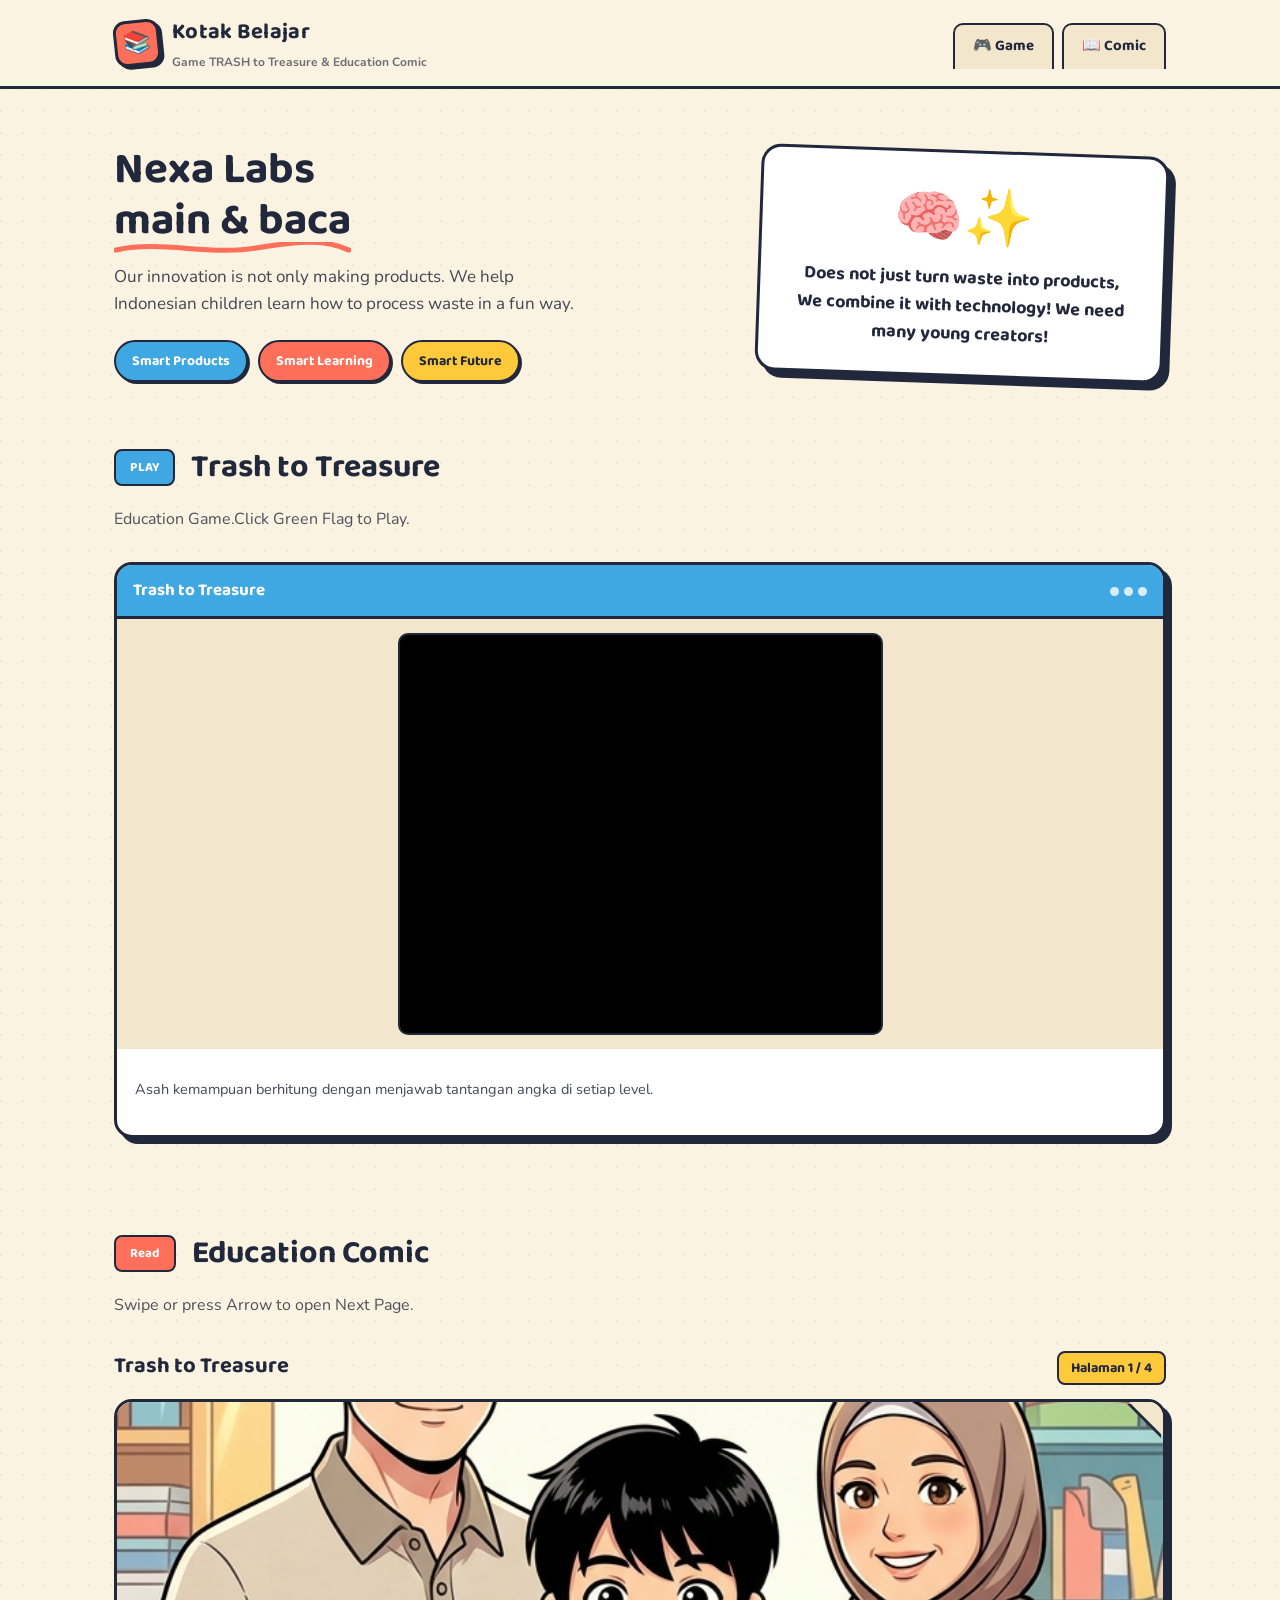
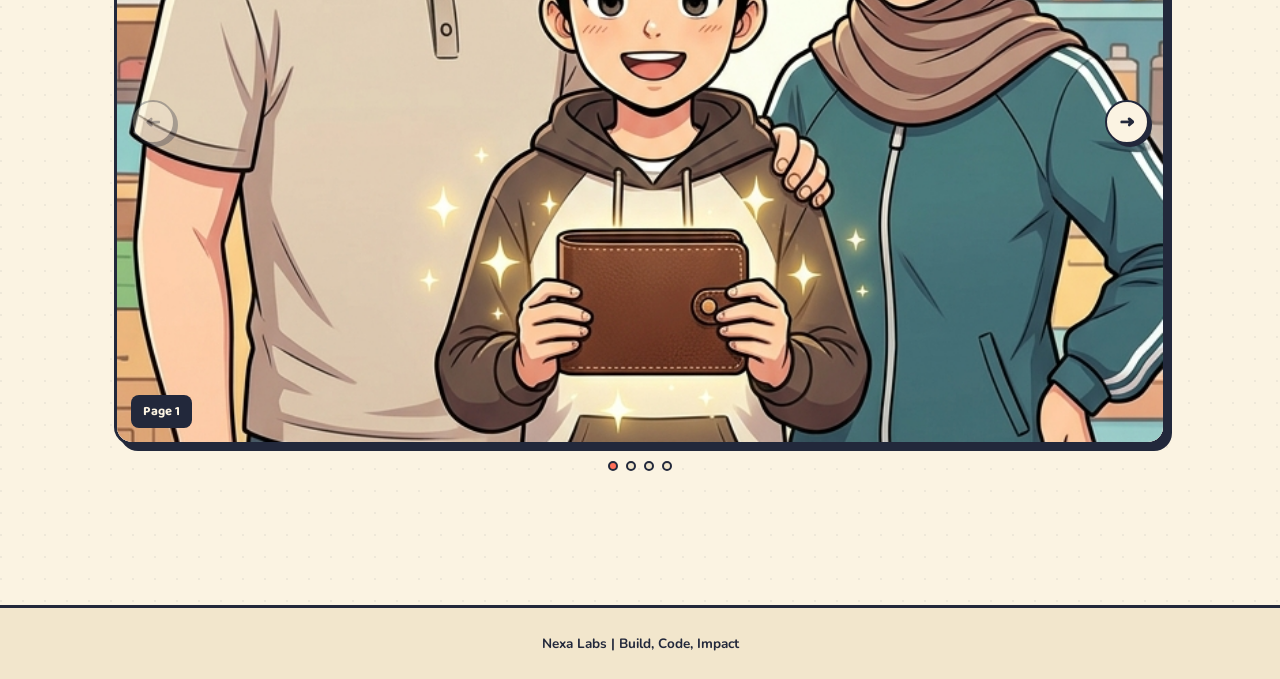
==== index.html @ 66bfa36e "Update index.html" ====
<!DOCTYPE html>
<html lang="id">
<head>
<meta charset="UTF-8">
<meta name="viewport" content="width=device-width, initial-scale=1.0">
<title>Nexa Labs — Game & Komik Edukasi</title>
<meta name="description" content="Website game Scratch dan komik edukasi untuk anak.">
<link rel="preconnect" href="https://fonts.googleapis.com">
<link href="https://fonts.googleapis.com/css2?family=Baloo+2:wght@500;700;800&family=Nunito:ital,wght@0,400;0,600;0,700;0,800;1,700&display=swap" rel="stylesheet">
<link rel="stylesheet" href="css/style.css">
</head>
<body>

<header>
  <div class="header-inner">
    <div class="brand">
      <div class="brand-badge">📚</div>
      <div class="brand-text">
        <h1>Kotak Belajar</h1>
        <span>Game TRASH to Treasure &amp; Education Comic</span>
      </div>
    </div>
    <nav class="tabs">
      <a href="#game">🎮 Game</a>
      <a href="#komik">📖 Comic</a>
    </nav>
  </div>
</header>

<section class="hero">
  <div>
    <h2>Nexa Labs<br><span class="doodle-underline">main &amp; baca<svg viewBox="0 0 200 14" preserveAspectRatio="none"><path d="M2 8 C 40 -2, 80 14, 120 6 S 180 -2, 198 8" stroke="#FF6F59" stroke-width="5" fill="none" stroke-linecap="round"/></svg></span></h2>
    <p>Our innovation is not only making products. We help Indonesian children learn how to process waste in a fun way.
</p>
    <div class="pill-row">
      <span class="pill p-blue">Smart Products</span>
      <span class="pill p-coral">Smart Learning</span>
      <span class="pill p-yellow">Smart Future</span>
    </div>
  </div>
  <div class="hero-card">
    <span class="emoji">🧠✨</span>
    <b>Does not just turn waste into products,<br>We combine it with technology!</b>
    <b>We need many young creators!</b>
  </div>
</section>

<section class="block" id="game">
  <div class="section-head">
    <span class="tag-badge">PLAY</span>
    <h2>Trash to Treasure</h2>
  </div>
  <p class="section-desc">Education Game.Click Green Flag to Play.</p>

  <div class="game-grid" id="gameGrid">
    <!-- Game card 1 -->
    <div class="game-card">
      <div class="cabinet-top">
        <h3>Trash to Treasure </h3>
        <div class="cabinet-dot-row"><span></span><span></span><span></span></div>
      </div>
      <div class="game-frame-wrap">
        <iframe src="https://scratch.mit.edu/projects/1324083384/embed" allowtransparency="true" width="485" height="402" frameborder="0" scrolling="no" allowfullscreen></iframe>
      </div>
      <p class="desc">Asah kemampuan berhitung dengan menjawab tantangan angka di setiap level.</p>
    </div>

    <!-- Tambahkan game lain dengan menyalin blok .game-card di atas,
         lalu ganti link iframe src dengan project Scratch lainnya -->
  </div>
</section>

<section class="block" id="komik">
  <div class="section-head">
    <span class="tag-badge">Read</span>
    <h2>Education Comic</h2>
  </div>
  <p class="section-desc">Swipe or press Arrow to open Next Page.</p>

  <div id="comicContainer"></div>
</section>

<footer>
  Nexa Labs | Build, Code, Impact
</footer>

<script src="js/comics-data.js"></script>
<script src="js/script.js"></script>
</body>
</html>
---- css/style.css ----
:root{
  --paper:#FBF3E2;
  --paper-dark:#F2E6CC;
  --ink:#22283B;
  --yellow:#FFC93C;
  --blue:#3FA7E1;
  --coral:#FF6F59;
  --green:#3FA772;
  --line: rgba(34,40,59,0.14);
  --shadow: rgba(34,40,59,0.18);
}
*{box-sizing:border-box;}
html{scroll-behavior:smooth;}
body{
  margin:0;
  background:var(--paper);
  background-image:
    radial-gradient(circle at 1px 1px, rgba(34,40,59,0.06) 1px, transparent 1px);
  background-size: 22px 22px;
  color:var(--ink);
  font-family:'Nunito', sans-serif;
  -webkit-font-smoothing:antialiased;
}
h1,h2,h3{ font-family:'Baloo 2', sans-serif; margin:0; }
.doodle-underline{
  display:inline-block;
  position:relative;
}
.doodle-underline svg{
  position:absolute;
  left:0; right:0; bottom:-10px;
  width:100%; height:14px;
}
a{ color:inherit; }

/* ===== Header / Folder tabs ===== */
header{
  position:sticky; top:0; z-index:50;
  background:var(--paper);
  border-bottom:3px solid var(--ink);
}
.header-inner{
  max-width:1100px; margin:0 auto;
  display:flex; align-items:center; justify-content:space-between;
  padding:14px 24px;
  flex-wrap:wrap; gap:12px;
}
.brand{ display:flex; align-items:center; gap:12px; }
.brand-badge{
  width:46px; height:46px; border-radius:12px;
  background:var(--coral);
  border:3px solid var(--ink);
  display:flex; align-items:center; justify-content:center;
  font-size:22px; transform:rotate(-6deg);
  box-shadow:3px 3px 0 var(--ink);
}
.brand-text h1{ font-size:22px; letter-spacing:0.3px; }
.brand-text span{ font-size:12px; font-weight:700; color:var(--ink); opacity:0.65; }
nav.tabs{ display:flex; gap:8px; }
nav.tabs a{
  text-decoration:none;
  font-family:'Baloo 2', sans-serif;
  font-weight:700; font-size:15px;
  padding:9px 18px 11px;
  background:var(--paper-dark);
  border:2.5px solid var(--ink);
  border-bottom:none;
  border-radius:10px 10px 0 0;
  position:relative; top:3px;
  transition:transform .15s ease, background .15s ease;
}
nav.tabs a:hover{ transform:translateY(-3px); background:var(--yellow); }

/* ===== Hero ===== */
.hero{
  max-width:1100px; margin:0 auto;
  padding:56px 24px 40px;
  display:grid; grid-template-columns:1.2fr 0.8fr; gap:32px;
  align-items:center;
}
.hero h2{
  font-size:44px; line-height:1.15; margin-bottom:16px;
}
.hero p{ font-size:17px; max-width:46ch; line-height:1.6; opacity:0.85; }
.hero-stars{ position:relative; }
.pill-row{ display:flex; gap:10px; margin-top:22px; flex-wrap:wrap; }
.pill{
  font-family:'Baloo 2', sans-serif; font-weight:700; font-size:14px;
  padding:8px 16px; border-radius:999px;
  border:2.5px solid var(--ink);
  box-shadow:2px 2px 0 var(--ink);
}
.pill.p-blue{ background:var(--blue); color:#fff; }
.pill.p-coral{ background:var(--coral); color:#fff; }
.pill.p-yellow{ background:var(--yellow); }

.hero-card{
  background:#fff;
  border:3px solid var(--ink);
  border-radius:20px;
  padding:26px;
  box-shadow:7px 7px 0 var(--ink);
  transform:rotate(2deg);
  text-align:center;
}
.hero-card .emoji{ font-size:56px; display:block; margin-bottom:8px;}
.hero-card b{ font-family:'Baloo 2'; font-size:18px; }

/* ===== Section shells ===== */
section.block{
  max-width:1100px; margin:0 auto;
  padding:20px 24px 70px;
}
.section-head{
  display:flex; align-items:center; gap:16px; margin-bottom:28px;
  flex-wrap:wrap;
}
.tag-badge{
  font-family:'Baloo 2'; font-weight:700; font-size:13px;
  padding:6px 14px; border-radius:8px;
  border:2.5px solid var(--ink);
}
#game .tag-badge{ background:var(--blue); color:#fff; }
#komik .tag-badge{ background:var(--coral); color:#fff; }
.section-head h2{ font-size:32px; }
.section-desc{ max-width:70ch; opacity:0.8; margin:-14px 0 30px; line-height:1.6; }

/* ===== Game grid (arcade cabinet cards) ===== */
.game-grid{
  display:grid;
  grid-template-columns:repeat(auto-fit, minmax(300px,1fr));
  gap:28px;
}
.game-card{
  background:#fff;
  border:3px solid var(--ink);
  border-radius:18px;
  overflow:hidden;
  box-shadow:6px 6px 0 var(--ink);
  transition:transform .18s ease, box-shadow .18s ease;
}
.game-card:hover{ transform:translate(-3px,-3px); box-shadow:9px 9px 0 var(--ink); }
.game-card .cabinet-top{
  background:var(--blue);
  color:#fff;
  padding:12px 16px;
  display:flex; align-items:center; justify-content:space-between;
  border-bottom:3px solid var(--ink);
}
.cabinet-top h3{ font-size:17px; }
.cabinet-dot-row span{
  display:inline-block; width:9px; height:9px; border-radius:50%;
  background:rgba(255,255,255,0.8); margin-left:5px;
}
.game-frame-wrap{
  background:var(--paper-dark);
  display:flex; justify-content:center;
  padding:14px;
}
.game-frame-wrap iframe{
  border:2.5px solid var(--ink);
  border-radius:10px;
  max-width:100%;
  background:#000;
}
.game-card .desc{ padding:14px 18px 20px; font-size:14.5px; line-height:1.55; opacity:0.85; }

/* ===== Comic viewer ===== */
.comic-block{
  margin-bottom:60px;
}
.comic-title-row{
  display:flex; align-items:baseline; justify-content:space-between;
  margin-bottom:14px; flex-wrap:wrap; gap:8px;
}
.comic-title-row h3{ font-size:22px; }
.comic-title-row .counter{
  font-family:'Baloo 2'; font-weight:700; font-size:14px;
  background:var(--yellow); border:2.5px solid var(--ink);
  padding:4px 12px; border-radius:8px;
}
.comic-viewer{
  position:relative;
  background:#fff;
  border:3px solid var(--ink);
  border-radius:18px;
  box-shadow:6px 6px 0 var(--ink);
  overflow:hidden;
}
/* dog-ear fold */
.comic-viewer::after{
  content:"";
  position:absolute; top:0; right:0;
  width:0; height:0;
  border-style:solid;
  border-width:0 34px 34px 0;
  border-color:transparent var(--paper-dark) transparent transparent;
  filter:drop-shadow(-2px 2px 0 var(--ink));
  z-index:3;
}
.comic-track-mask{
  overflow:hidden;
  width:100%;
  aspect-ratio: 3/4;
  max-height:640px;
  touch-action:pan-y;
  cursor:grab;
  background:repeating-linear-gradient(135deg, var(--paper-dark) 0 10px, #ffffff 10px 20px);
}
.comic-track-mask:active{ cursor:grabbing; }
.comic-track{
  display:flex;
  height:100%;
  transition:transform .35s cubic-bezier(.22,.9,.32,1);
}
.comic-page{
  min-width:100%; height:100%;
  display:flex; align-items:center; justify-content:center;
  position:relative;
  user-select:none;
  -webkit-user-drag:none;
}
.comic-page img{
  width:100%; height:100%; object-fit:cover;
  display:block; pointer-events:none;
  user-select:none; -webkit-user-drag:none;
}
.comic-page .page-caption{
  position:absolute; left:14px; bottom:14px;
  background:var(--ink); color:var(--paper);
  font-family:'Baloo 2'; font-size:13px; font-weight:700;
  padding:6px 12px; border-radius:8px;
}
.comic-nav{
  position:absolute; top:50%; transform:translateY(-50%);
  width:44px; height:44px; border-radius:50%;
  background:var(--paper);
  border:2.5px solid var(--ink);
  display:flex; align-items:center; justify-content:center;
  font-size:20px; font-weight:800; cursor:pointer;
  box-shadow:3px 3px 0 var(--ink);
  z-index:4; font-family:'Baloo 2';
  transition:transform .12s ease;
  user-select:none;
}
.comic-nav:hover{ transform:translateY(-50%) scale(1.08); }
.comic-nav.prev{ left:14px; }
.comic-nav.next{ right:14px; }
.comic-nav.disabled{ opacity:0.3; pointer-events:none; }

.comic-dots{
  display:flex; justify-content:center; gap:8px;
  padding:16px 0 4px;
}
.comic-dots button{
  width:10px; height:10px; border-radius:50%;
  border:2px solid var(--ink);
  background:var(--paper-dark);
  cursor:pointer; padding:0;
}
.comic-dots button.active{ background:var(--coral); }

/* placeholder page art */
.placeholder-page{
  width:100%; height:100%;
  display:flex; flex-direction:column; align-items:center; justify-content:center;
  gap:10px; text-align:center; padding:24px;
}
.placeholder-page .num{
  font-family:'Baloo 2'; font-size:56px; font-weight:800; color:var(--ink);
  background:var(--yellow); width:88px; height:88px; border-radius:50%;
  display:flex; align-items:center; justify-content:center;
  border:3px solid var(--ink);
}
.placeholder-page p{ max-width:34ch; font-weight:700; opacity:0.7; }

footer{
  border-top:3px solid var(--ink);
  background:var(--paper-dark);
  text-align:center;
  padding:26px 20px;
  font-size:13.5px;
  font-weight:700;
}

@media (max-width:760px){
  .hero{ grid-template-columns:1fr; }
  nav.tabs{ width:100%; justify-content:flex-start; overflow-x:auto; }
  .hero h2{ font-size:32px; }
}
@media (prefers-reduced-motion: reduce){
  html{ scroll-behavior:auto; }
  .comic-track{ transition:none; }
}
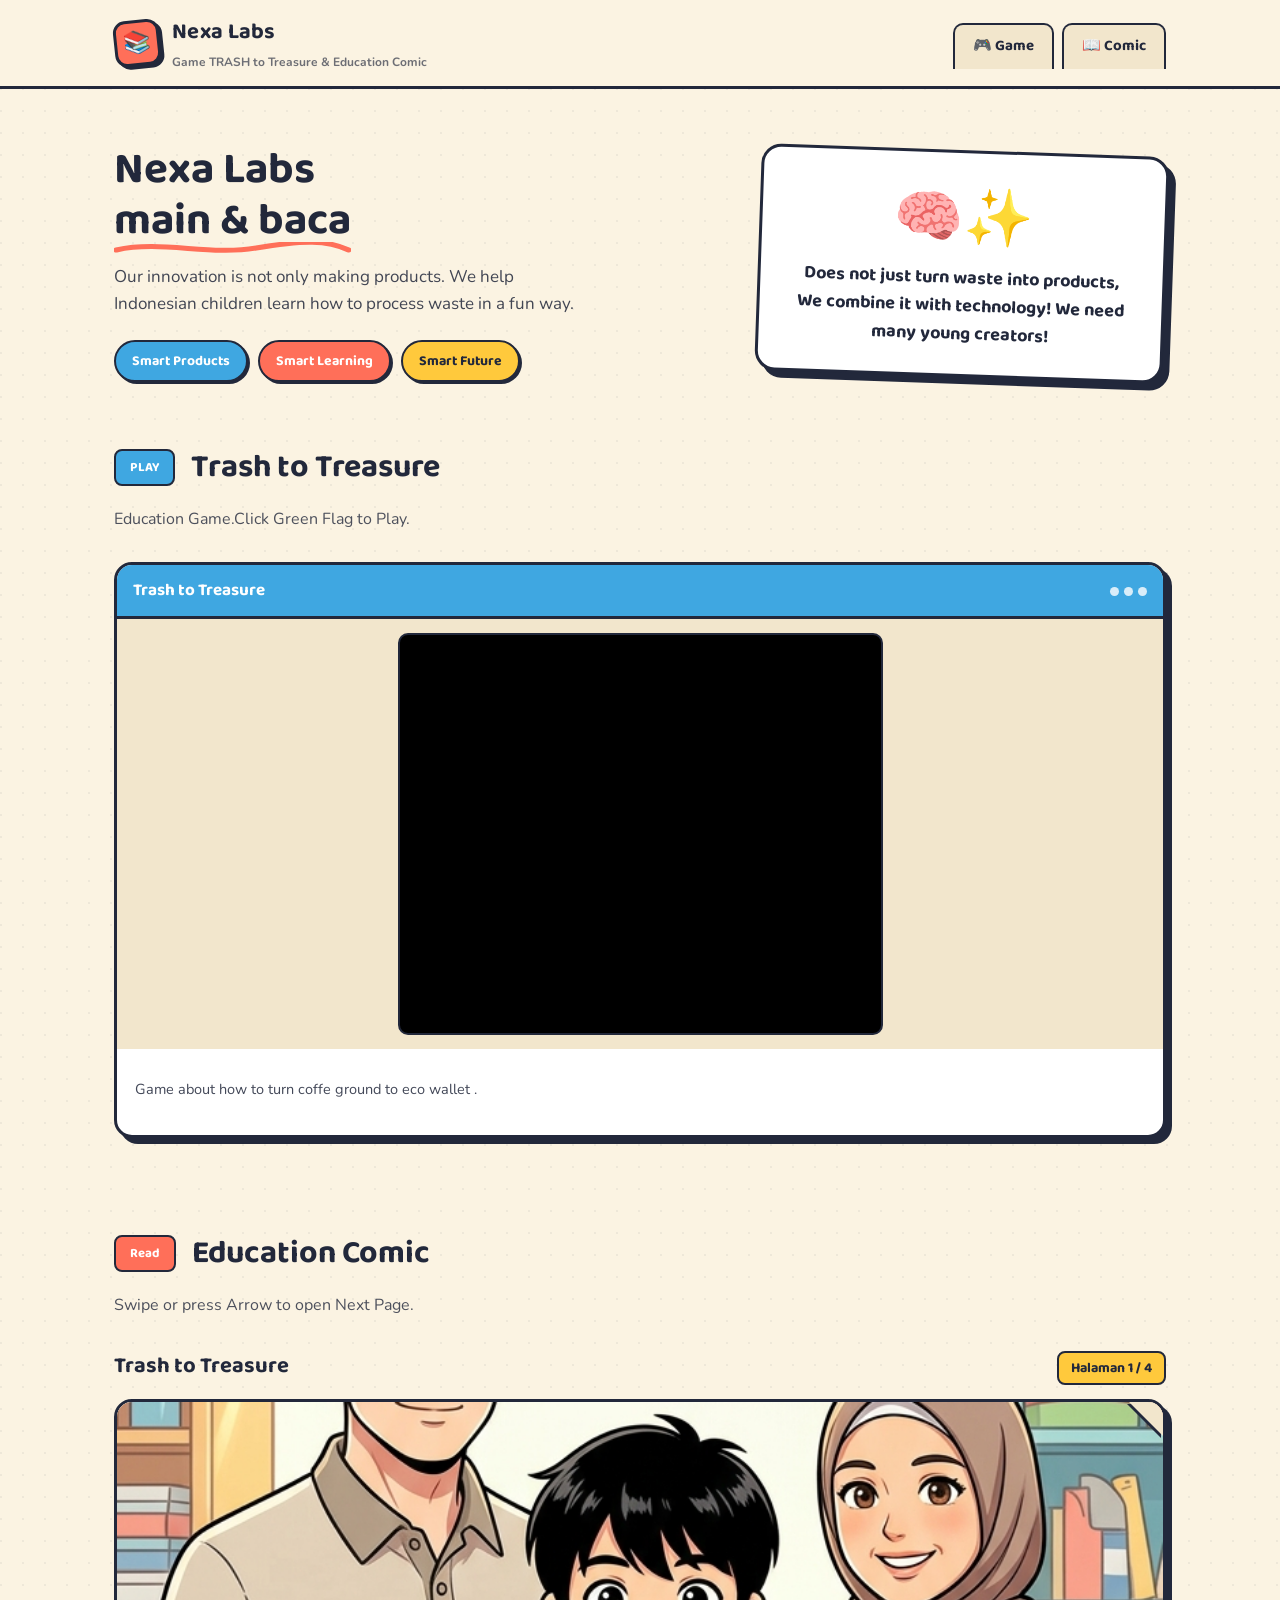
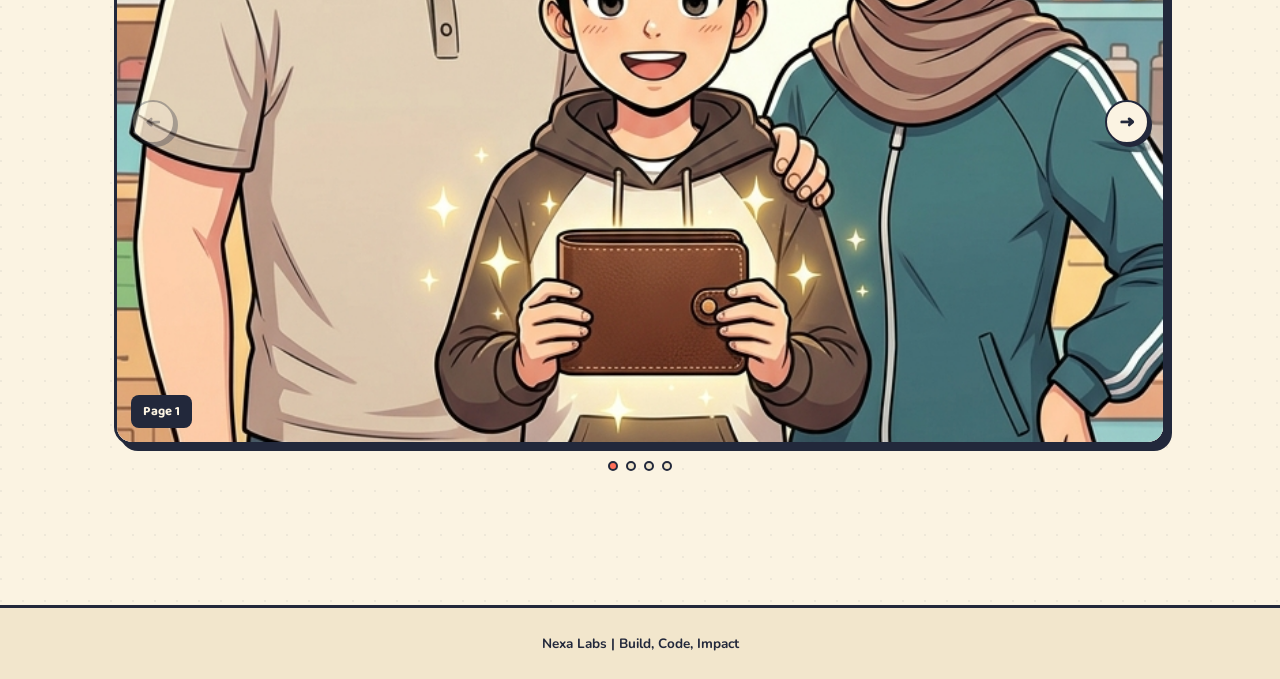
==== commit c6288a02: "Update index.html" ====
--- a/index.html
+++ b/index.html
@@ -16,7 +16,7 @@
     <div class="brand">
       <div class="brand-badge">📚</div>
       <div class="brand-text">
-        <h1>Kotak Belajar</h1>
+        <h1>Nexa Labs</h1>
         <span>Game TRASH to Treasure &amp; Education Comic</span>
       </div>
     </div>
@@ -62,7 +62,7 @@
       <div class="game-frame-wrap">
         <iframe src="https://scratch.mit.edu/projects/1324083384/embed" allowtransparency="true" width="485" height="402" frameborder="0" scrolling="no" allowfullscreen></iframe>
       </div>
-      <p class="desc">Asah kemampuan berhitung dengan menjawab tantangan angka di setiap level.</p>
+      <p class="desc">Game about how to turn coffe ground to eco wallet .</p>
     </div>
 
     <!-- Tambahkan game lain dengan menyalin blok .game-card di atas,
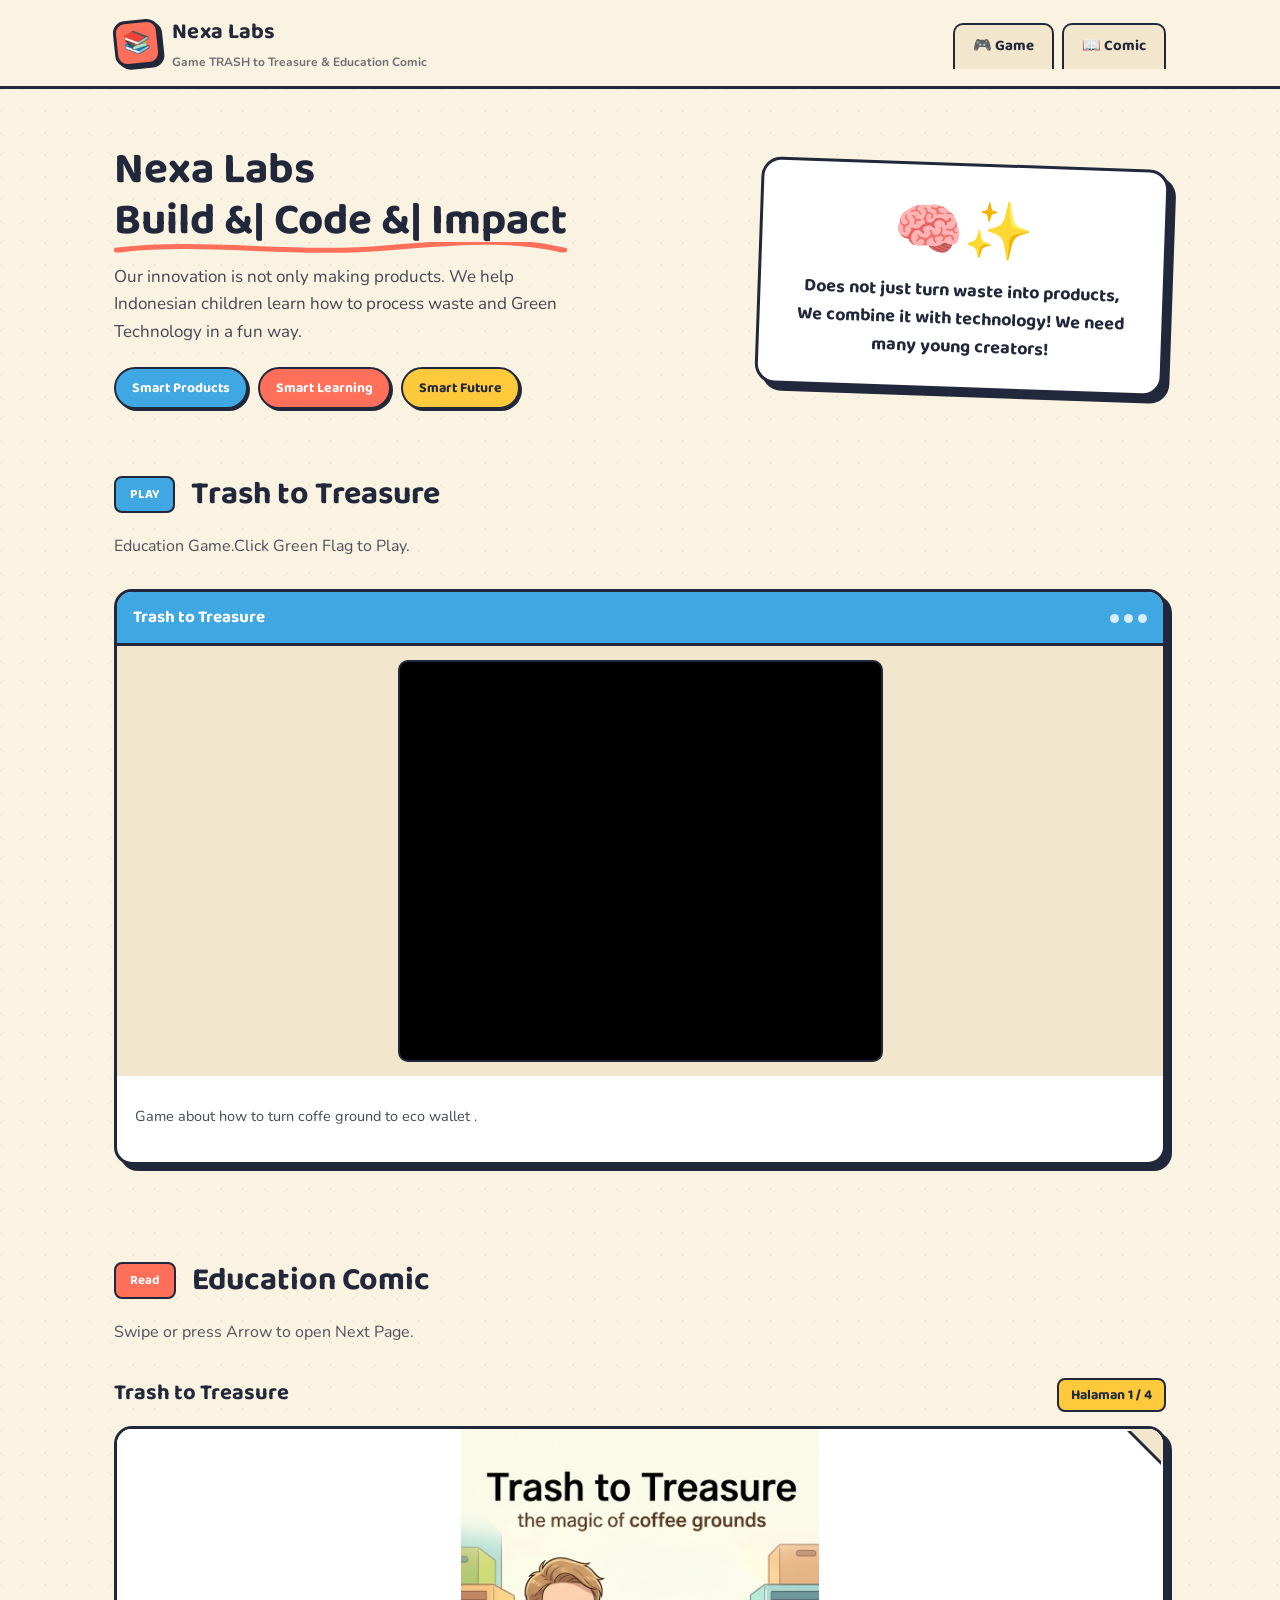
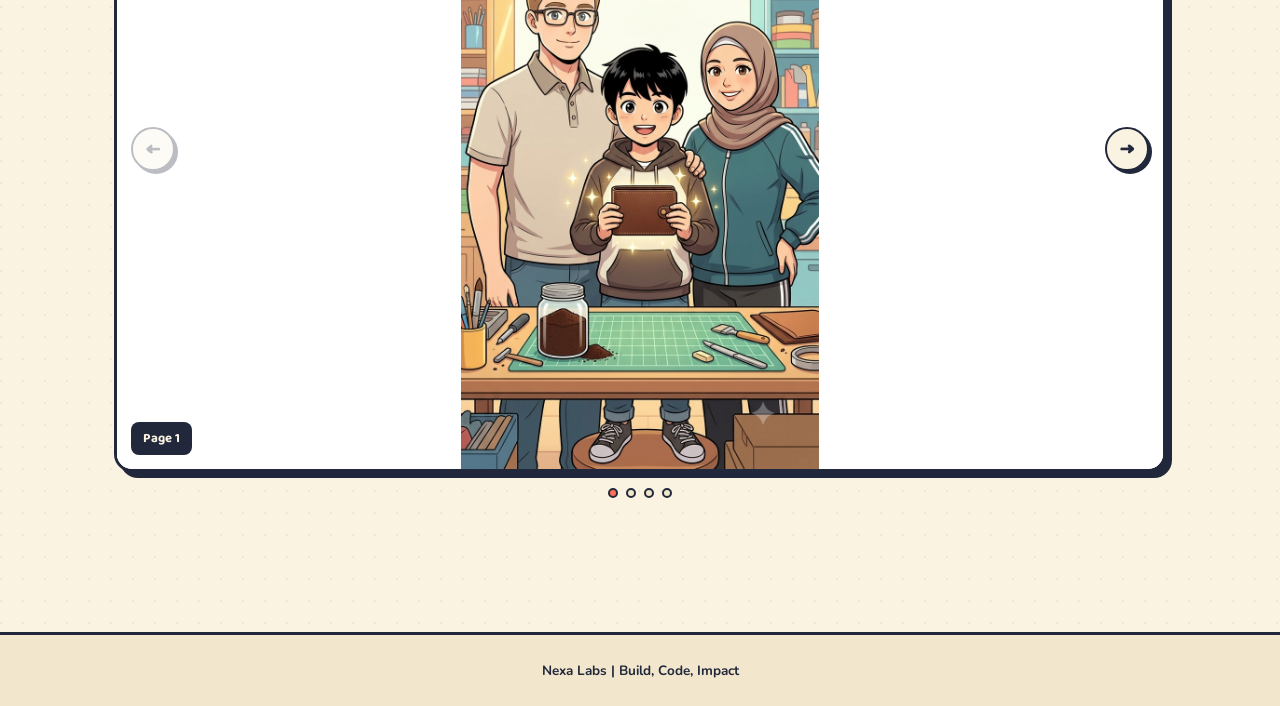
==== commit 32e7b71f: "Update index.html" ====
--- a/index.html
+++ b/index.html
@@ -29,8 +29,8 @@
 
 <section class="hero">
   <div>
-    <h2>Nexa Labs<br><span class="doodle-underline">main &amp; baca<svg viewBox="0 0 200 14" preserveAspectRatio="none"><path d="M2 8 C 40 -2, 80 14, 120 6 S 180 -2, 198 8" stroke="#FF6F59" stroke-width="5" fill="none" stroke-linecap="round"/></svg></span></h2>
-    <p>Our innovation is not only making products. We help Indonesian children learn how to process waste in a fun way.
+    <h2>Nexa Labs<br><span class="doodle-underline">Build &amp| Code &amp| Impact<svg viewBox="0 0 200 14" preserveAspectRatio="none"><path d="M2 8 C 40 -2, 80 14, 120 6 S 180 -2, 198 8" stroke="#FF6F59" stroke-width="5" fill="none" stroke-linecap="round"/></svg></span></h2>
+    <p>Our innovation is not only making products. We help Indonesian children learn how to process waste and Green Technology in a fun way.
 </p>
     <div class="pill-row">
       <span class="pill p-blue">Smart Products</span>
--- a/css/style.css
+++ b/css/style.css
@@ -221,9 +221,10 @@
   -webkit-user-drag:none;
 }
 .comic-page img{
-  width:100%; height:100%; object-fit:cover;
+  width:100%; height:100%; object-fit:contain;
   display:block; pointer-events:none;
   user-select:none; -webkit-user-drag:none;
+  background:#fff;
 }
 .comic-page .page-caption{
   position:absolute; left:14px; bottom:14px;
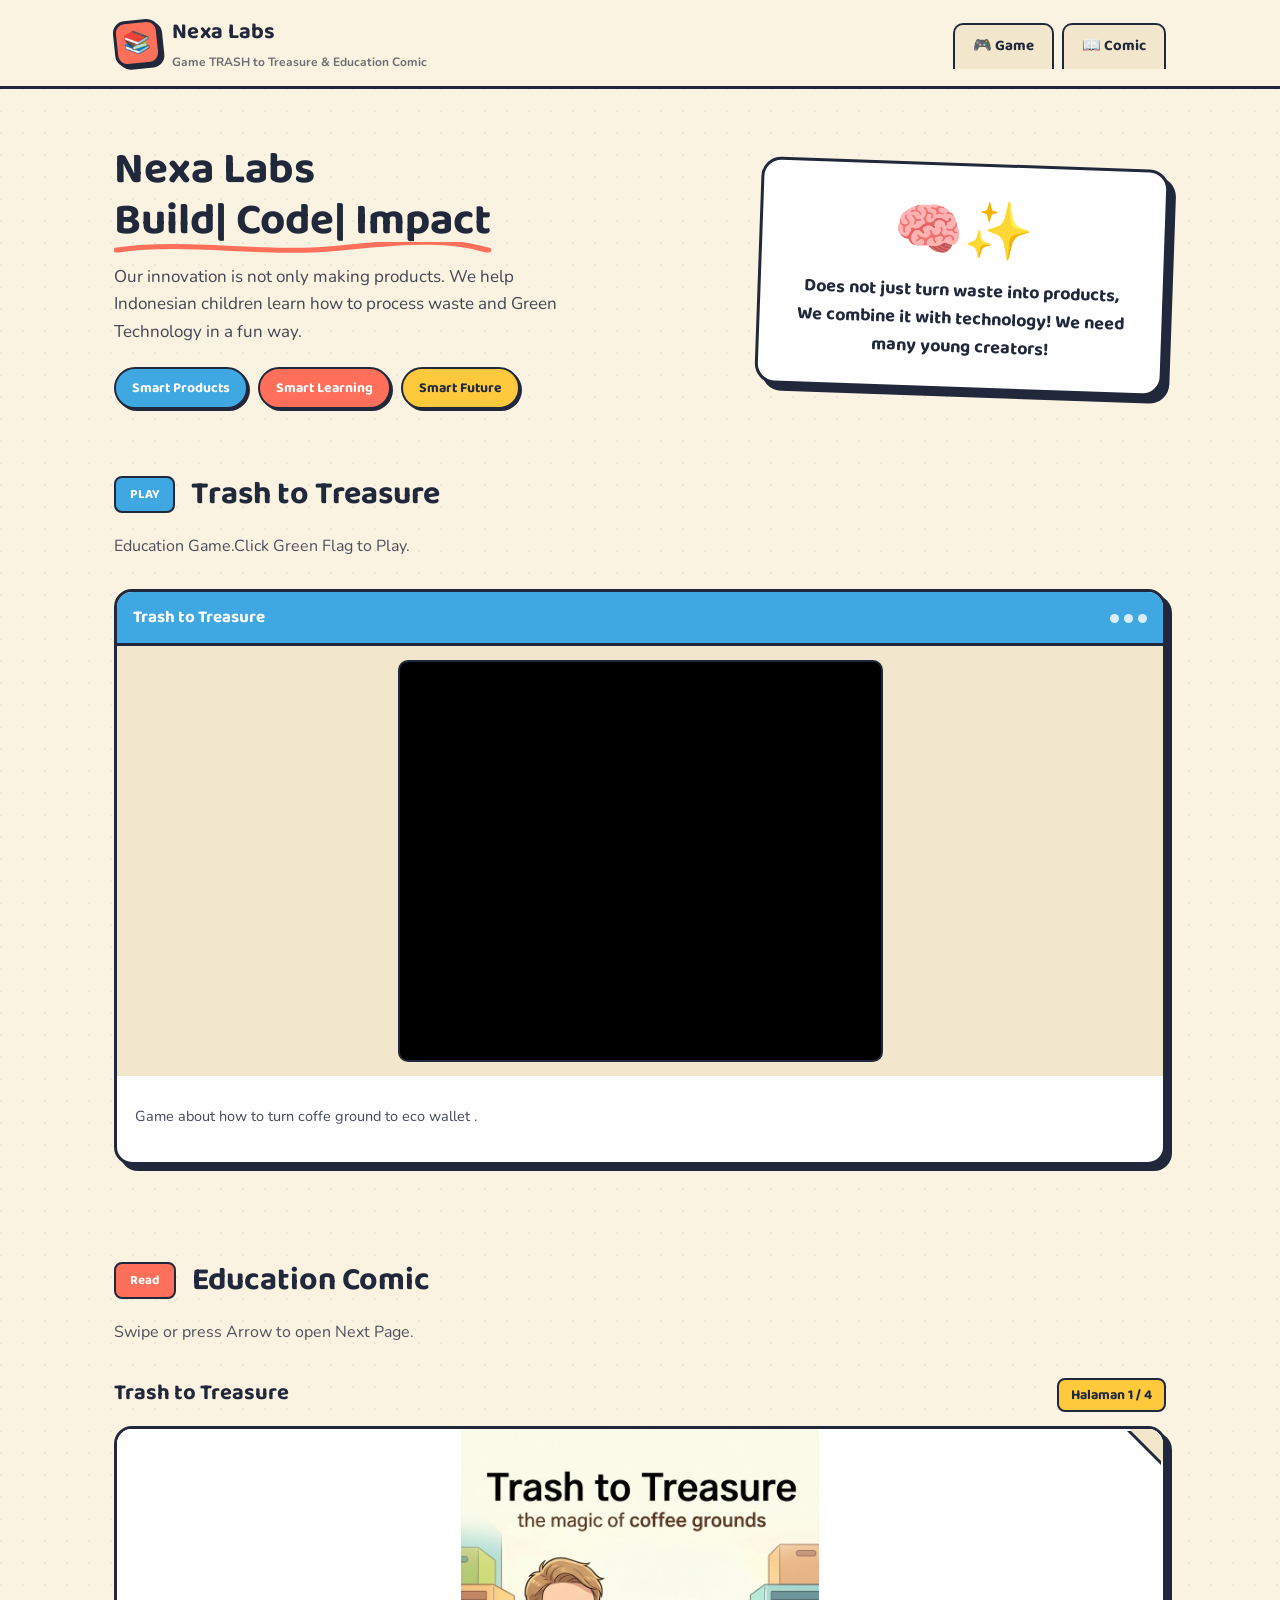
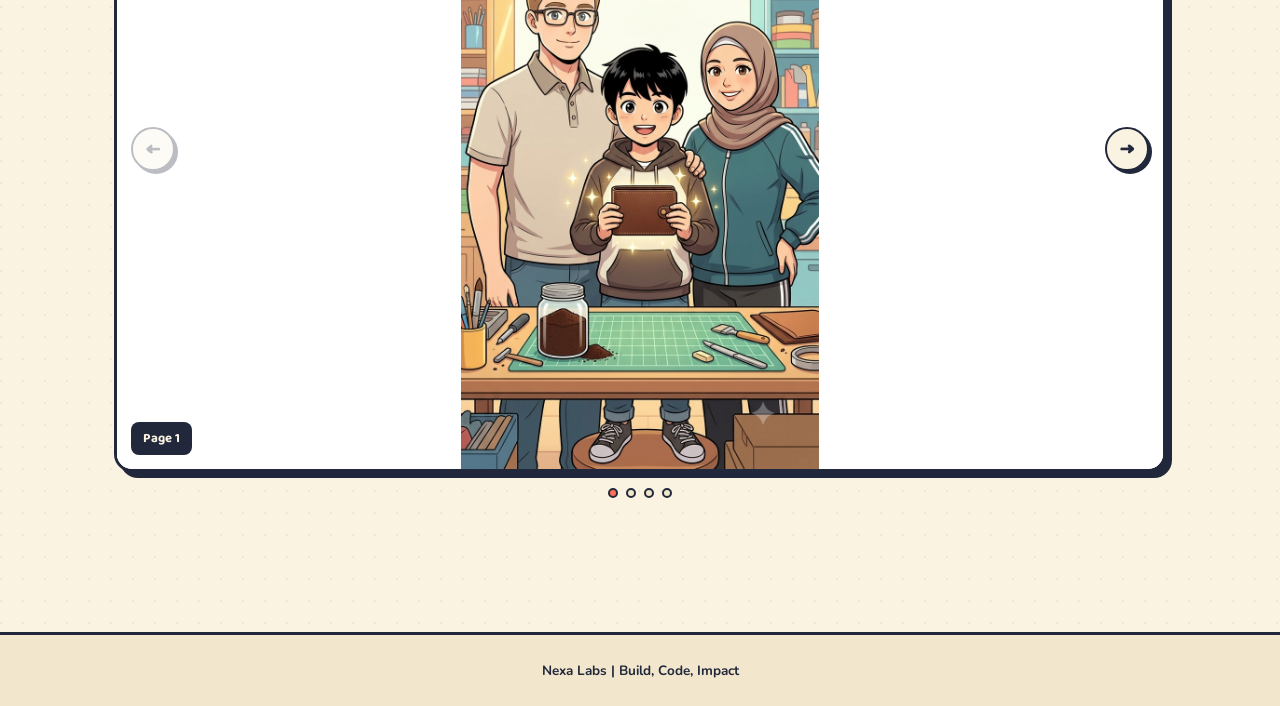
==== commit a1a50259: "Update index.html" ====
--- a/index.html
+++ b/index.html
@@ -29,7 +29,7 @@
 
 <section class="hero">
   <div>
-    <h2>Nexa Labs<br><span class="doodle-underline">Build &amp| Code &amp| Impact<svg viewBox="0 0 200 14" preserveAspectRatio="none"><path d="M2 8 C 40 -2, 80 14, 120 6 S 180 -2, 198 8" stroke="#FF6F59" stroke-width="5" fill="none" stroke-linecap="round"/></svg></span></h2>
+    <h2>Nexa Labs<br><span class="doodle-underline">Build| Code| Impact<svg viewBox="0 0 200 14" preserveAspectRatio="none"><path d="M2 8 C 40 -2, 80 14, 120 6 S 180 -2, 198 8" stroke="#FF6F59" stroke-width="5" fill="none" stroke-linecap="round"/></svg></span></h2>
     <p>Our innovation is not only making products. We help Indonesian children learn how to process waste and Green Technology in a fun way.
 </p>
     <div class="pill-row">
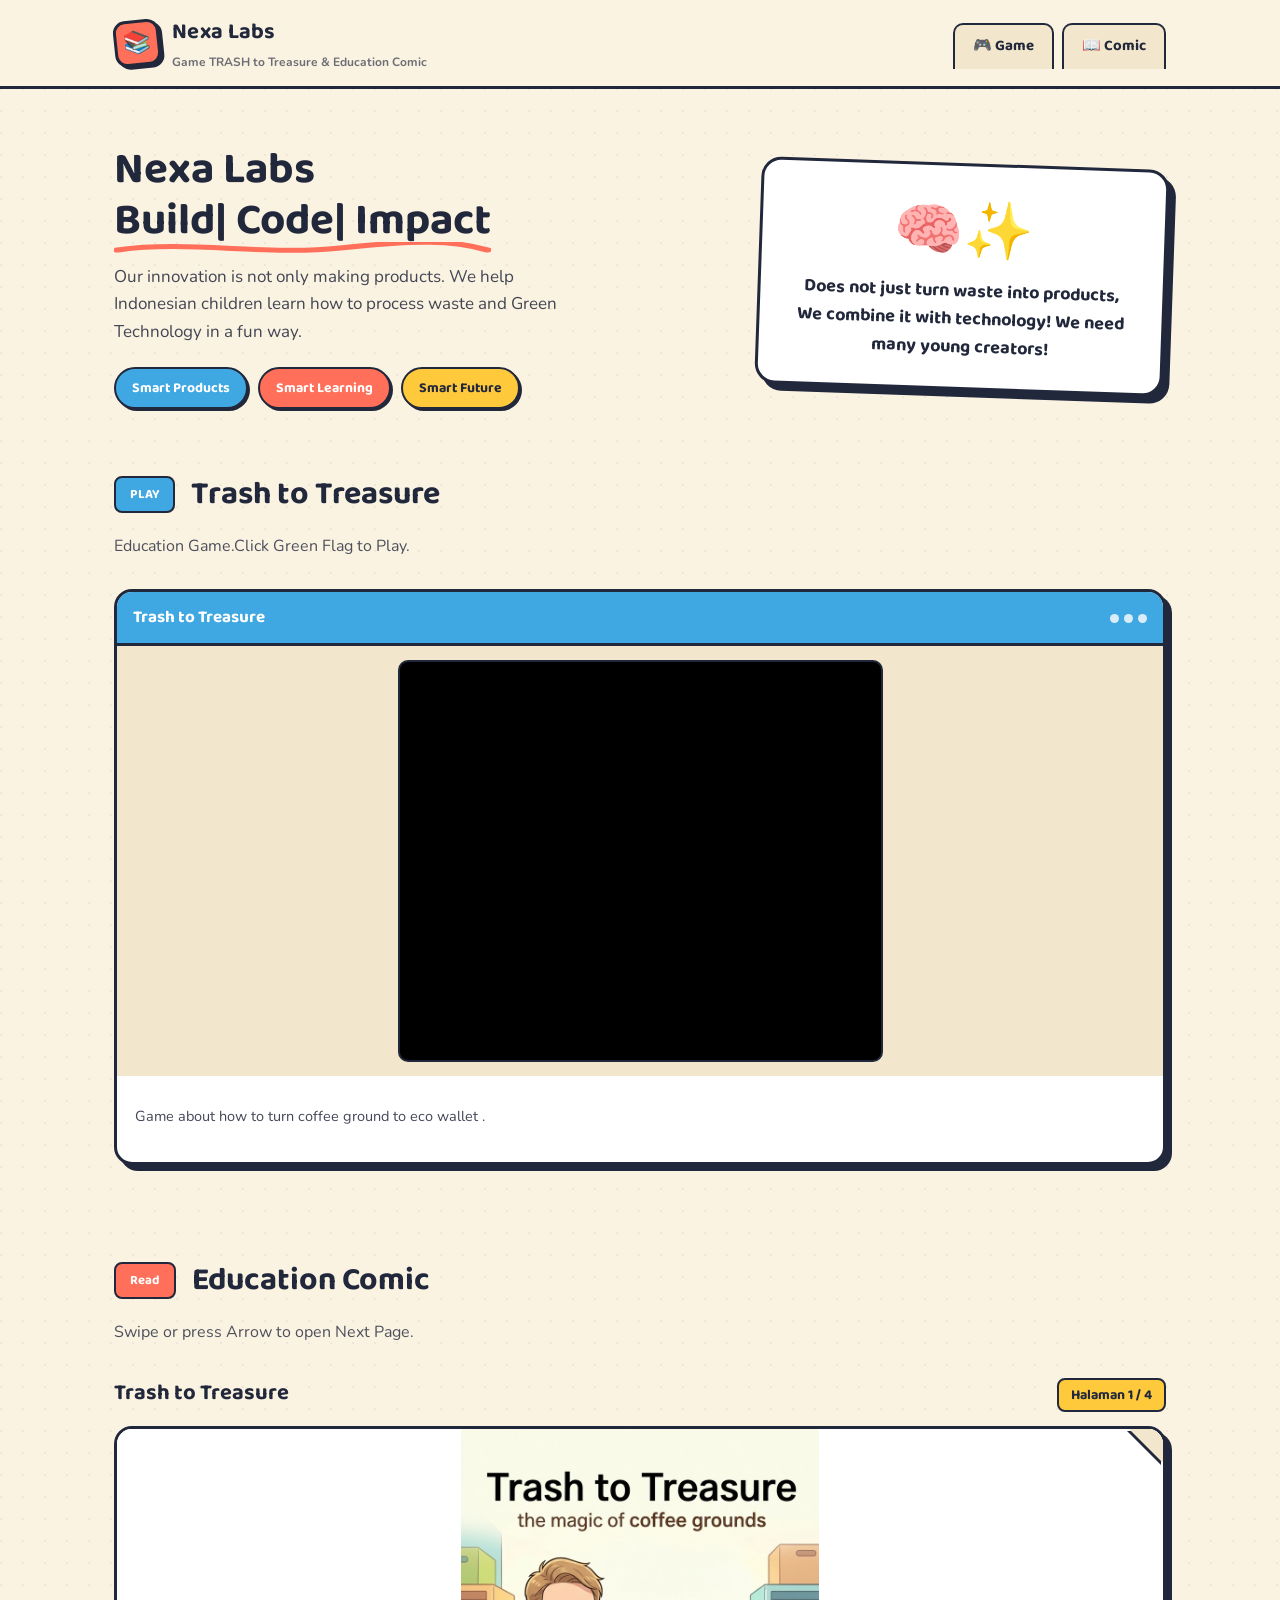
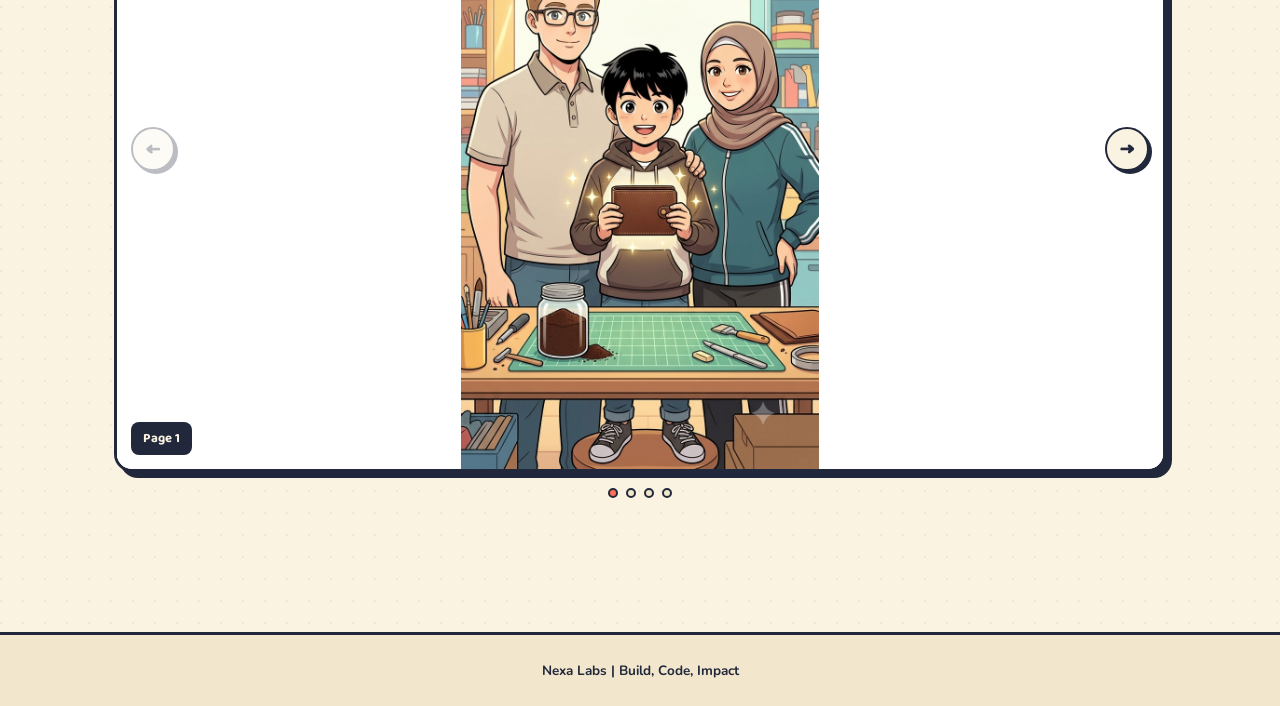
==== commit 091e3aa0: "Update index.html" ====
--- a/index.html
+++ b/index.html
@@ -62,7 +62,7 @@
       <div class="game-frame-wrap">
         <iframe src="https://scratch.mit.edu/projects/1324083384/embed" allowtransparency="true" width="485" height="402" frameborder="0" scrolling="no" allowfullscreen></iframe>
       </div>
-      <p class="desc">Game about how to turn coffe ground to eco wallet .</p>
+      <p class="desc">Game about how to turn coffee ground to eco wallet .</p>
     </div>
 
     <!-- Tambahkan game lain dengan menyalin blok .game-card di atas,
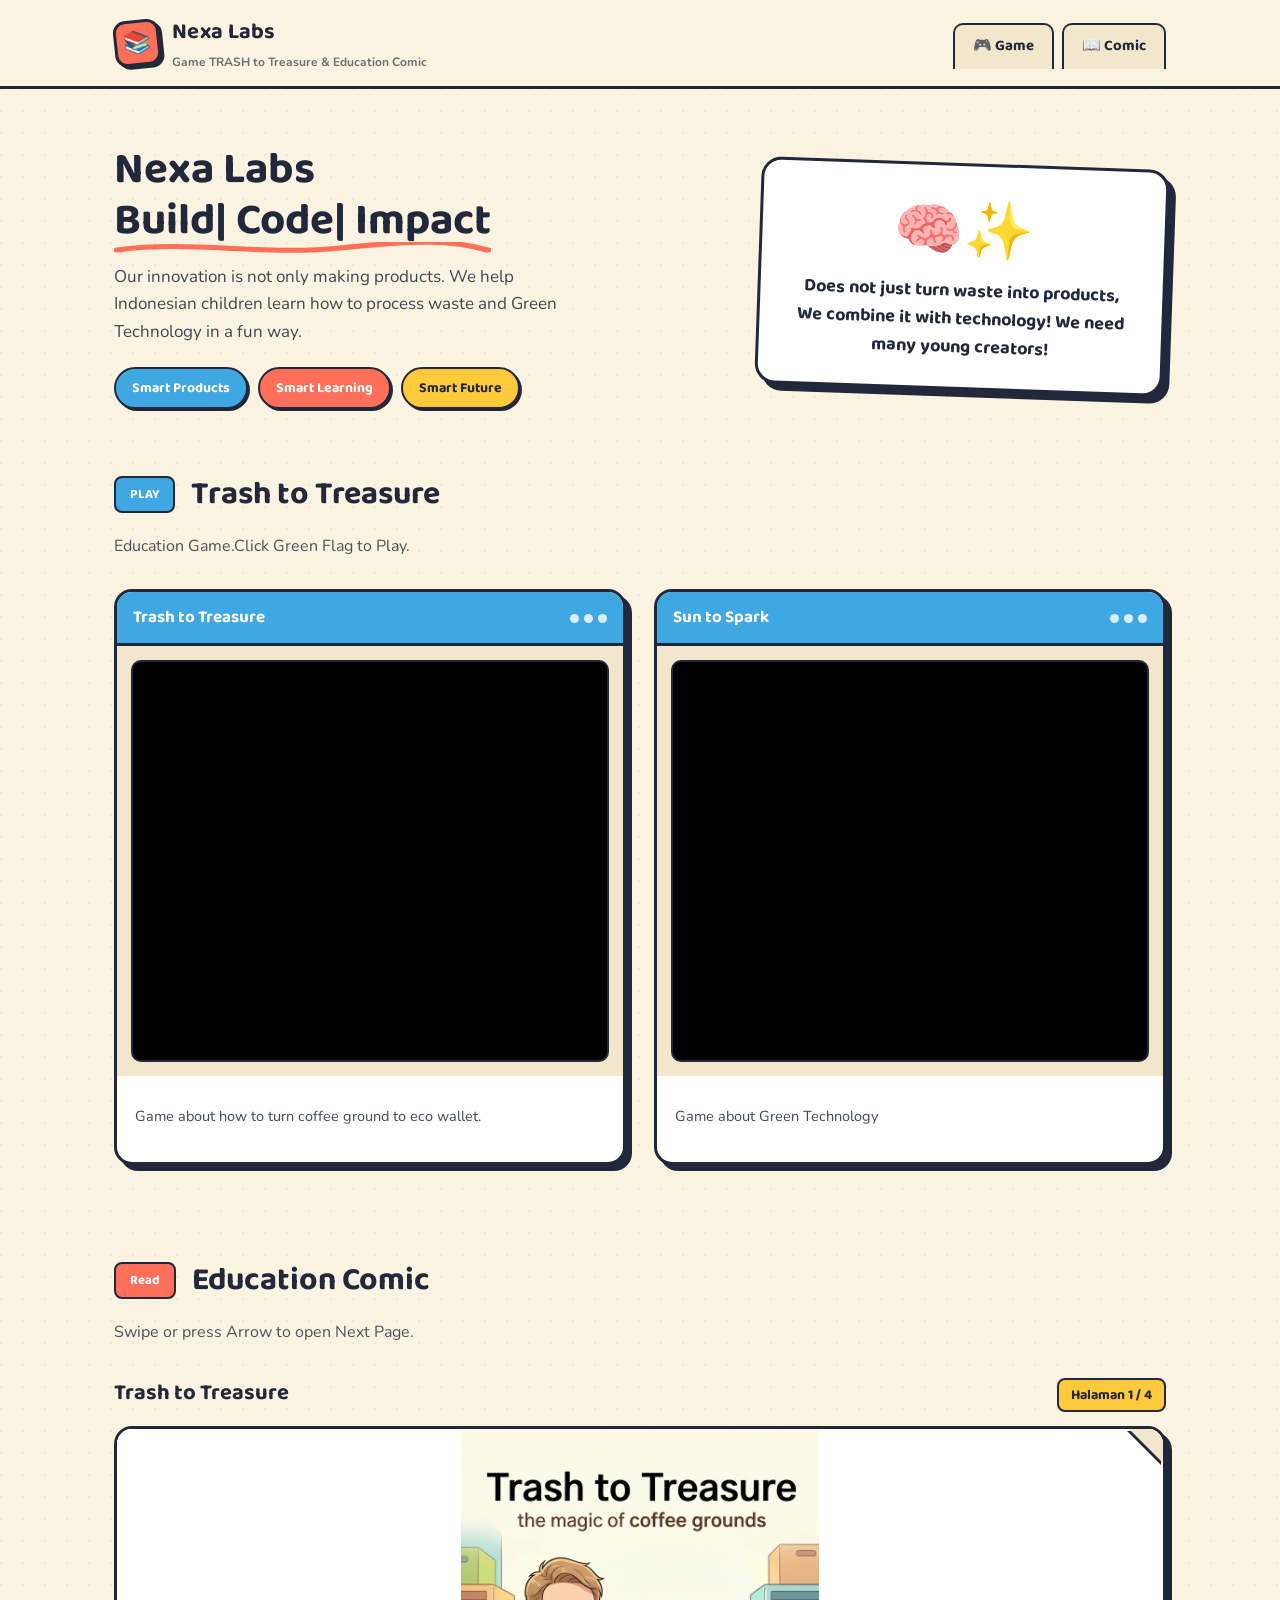
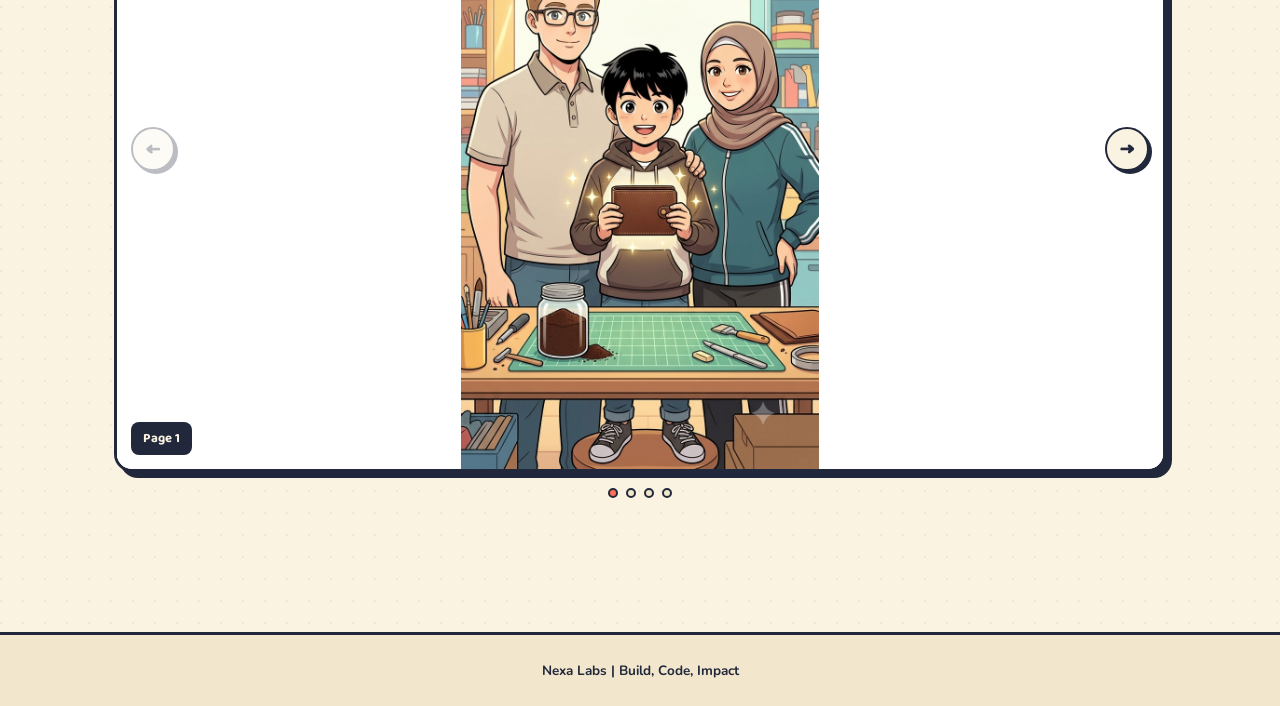
==== commit f8a90105: "Update index.html" ====
--- a/index.html
+++ b/index.html
@@ -62,11 +62,23 @@
       <div class="game-frame-wrap">
         <iframe src="https://scratch.mit.edu/projects/1324083384/embed" allowtransparency="true" width="485" height="402" frameborder="0" scrolling="no" allowfullscreen></iframe>
       </div>
-      <p class="desc">Game about how to turn coffee ground to eco wallet .</p>
+      <p class="desc">Game about how to turn coffee ground to eco wallet.</p>
     </div>
 
     <!-- Tambahkan game lain dengan menyalin blok .game-card di atas,
          lalu ganti link iframe src dengan project Scratch lainnya -->
+ <div class="game-card">
+      <div class="cabinet-top">
+        <h3>Sun to Spark </h3>
+        <div class="cabinet-dot-row"><span></span><span></span><span></span></div>
+      </div>
+      <div class="game-frame-wrap">
+        <iframe src="https://scratch.mit.edu/projects/1329892965/embed" allowtransparency="true" width="485" height="402" frameborder="0" scrolling="no" allowfullscreen></iframe>
+      </div>
+      <p class="desc">Game about Green Technology </p>
+    </div>
+
+    
   </div>
 </section>
 
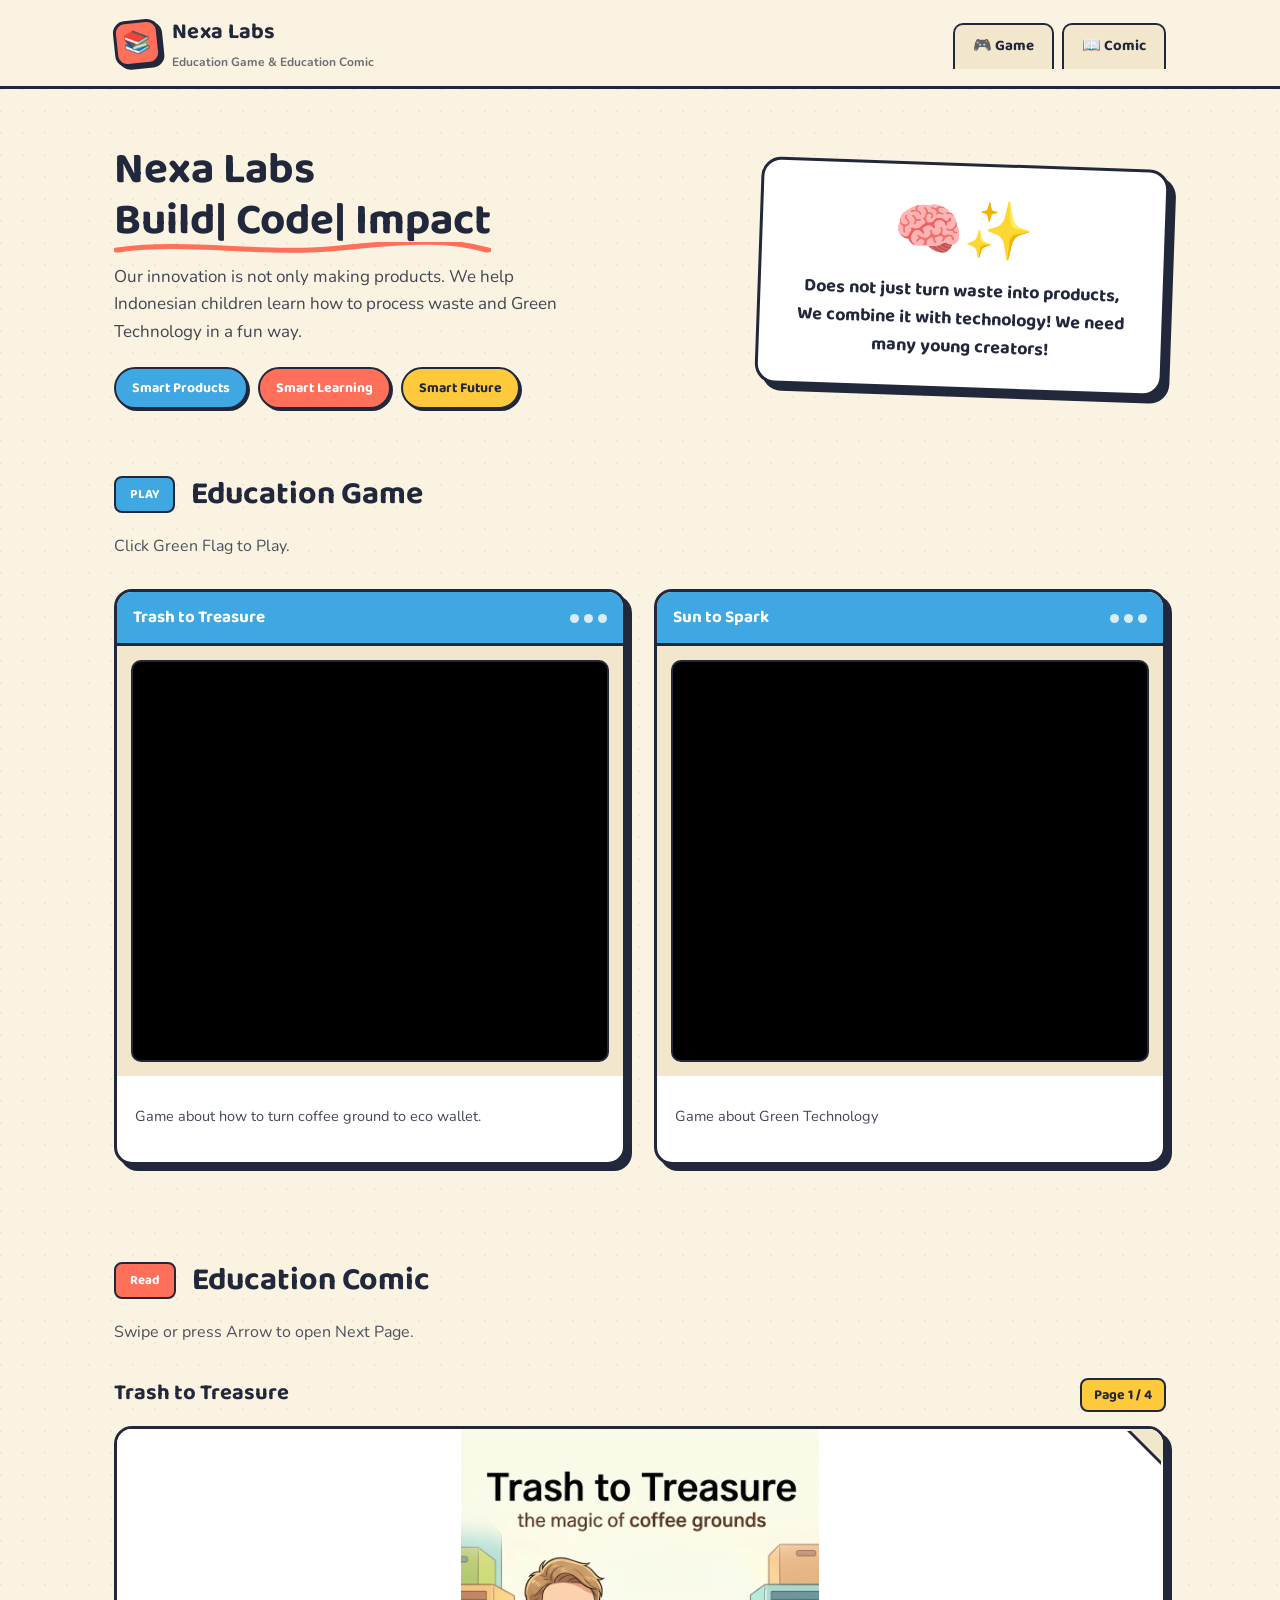
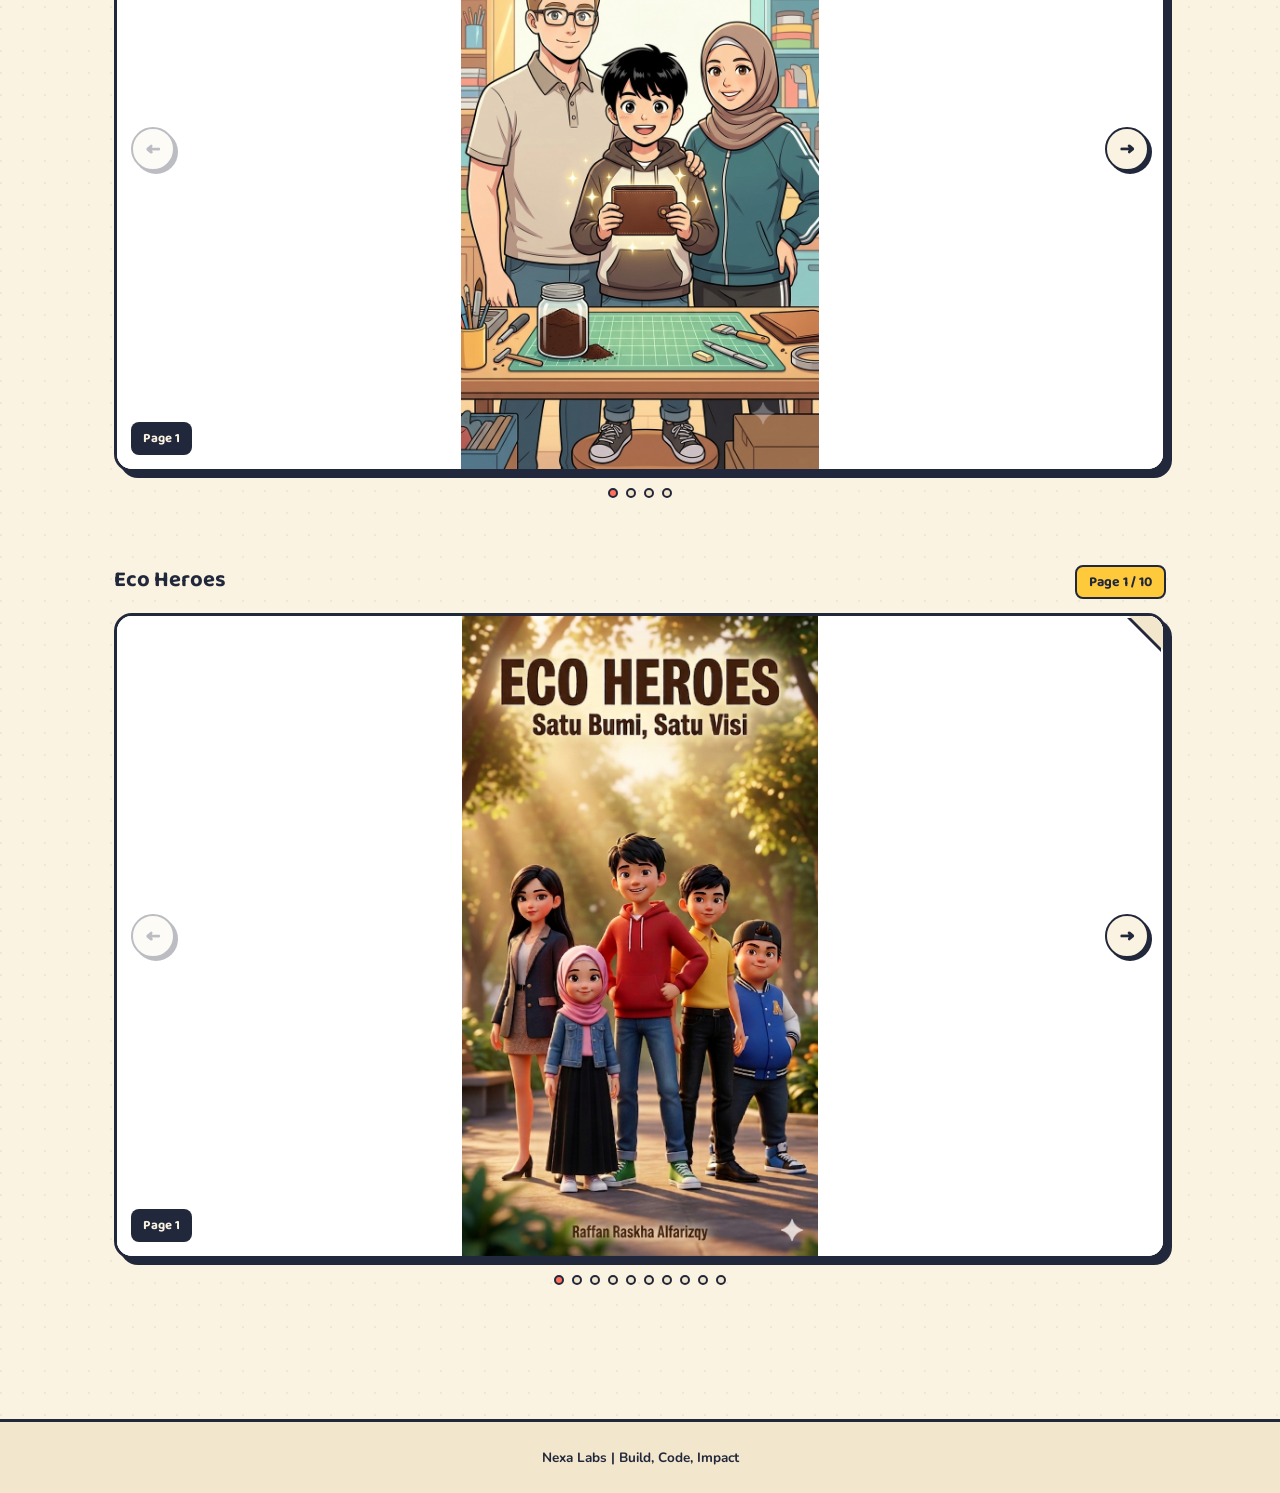
==== commit e43e405d: "Update index.html" ====
--- a/index.html
+++ b/index.html
@@ -17,7 +17,7 @@
       <div class="brand-badge">📚</div>
       <div class="brand-text">
         <h1>Nexa Labs</h1>
-        <span>Game TRASH to Treasure &amp; Education Comic</span>
+        <span>Education Game &amp; Education Comic</span>
       </div>
     </div>
     <nav class="tabs">
@@ -48,9 +48,9 @@
 <section class="block" id="game">
   <div class="section-head">
     <span class="tag-badge">PLAY</span>
-    <h2>Trash to Treasure</h2>
+    <h2>Education Game</h2>
   </div>
-  <p class="section-desc">Education Game.Click Green Flag to Play.</p>
+  <p class="section-desc">Click Green Flag to Play.</p>
 
   <div class="game-grid" id="gameGrid">
     <!-- Game card 1 -->
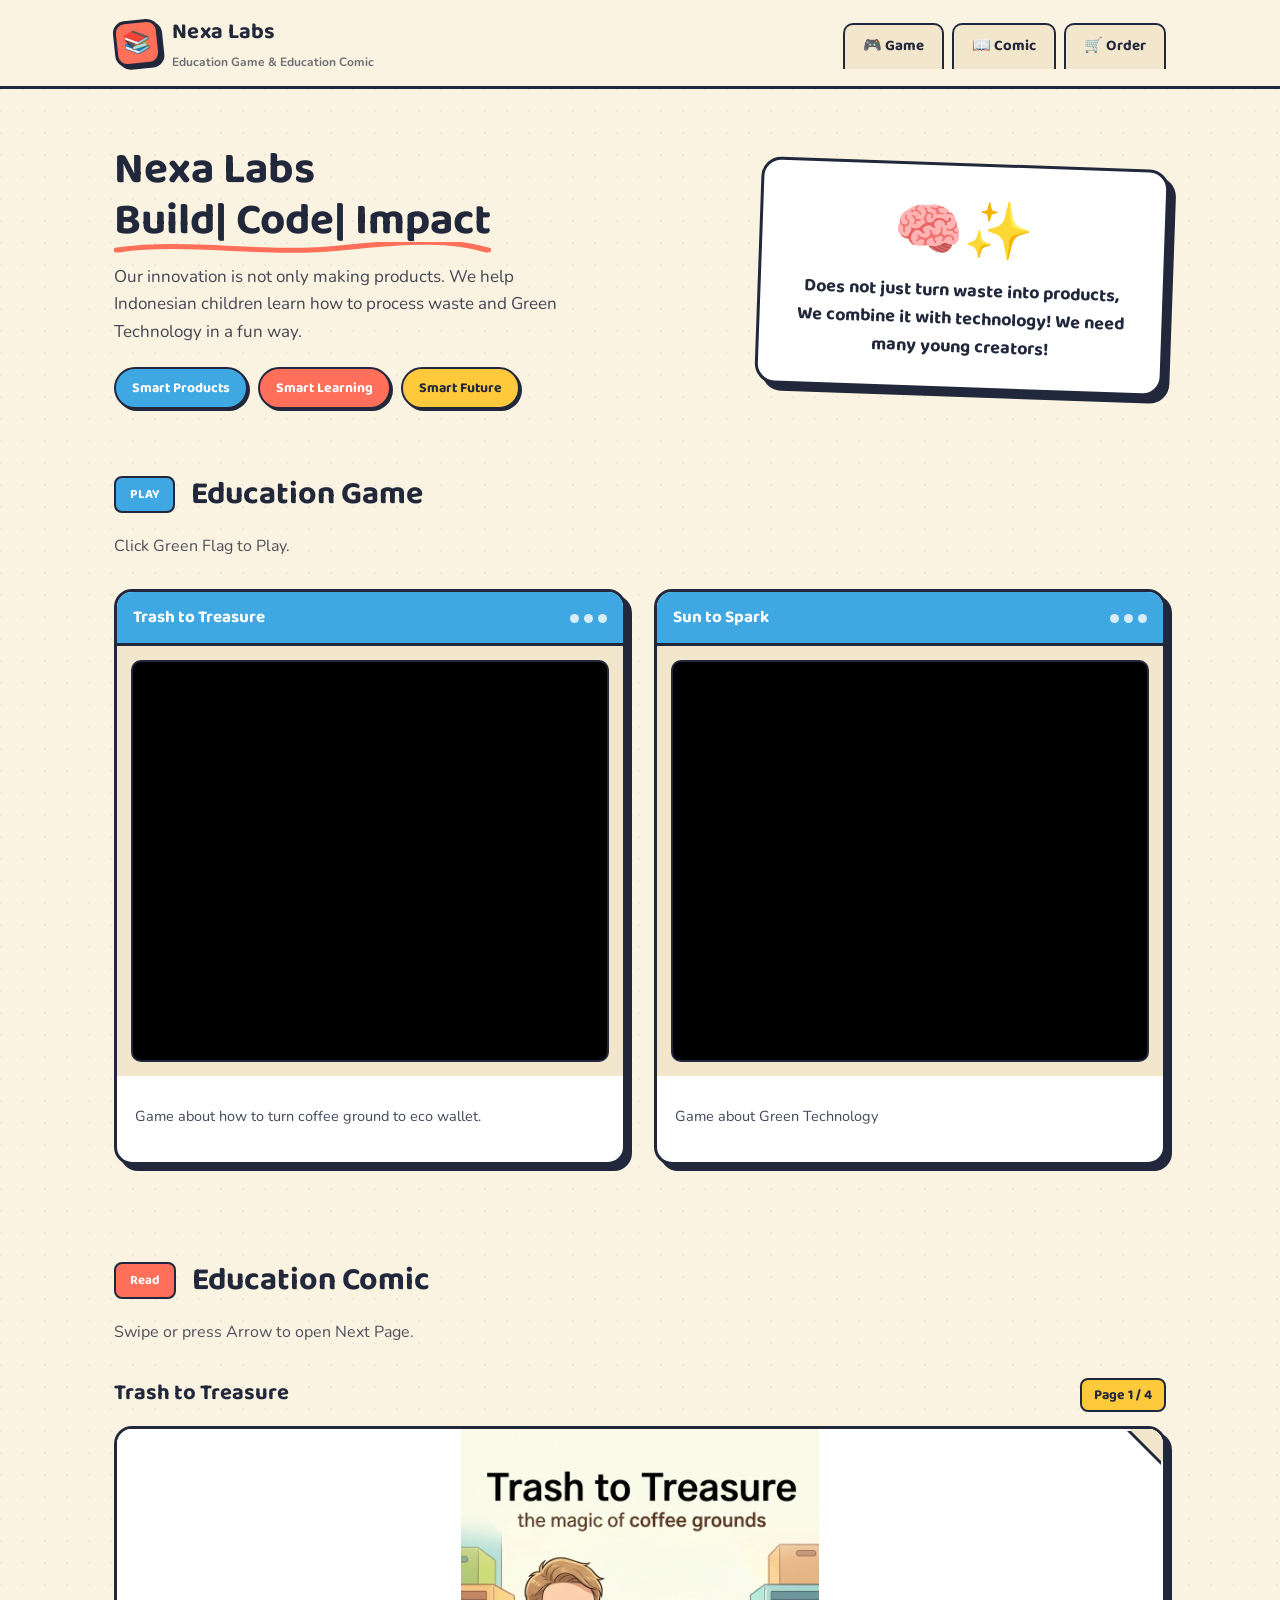
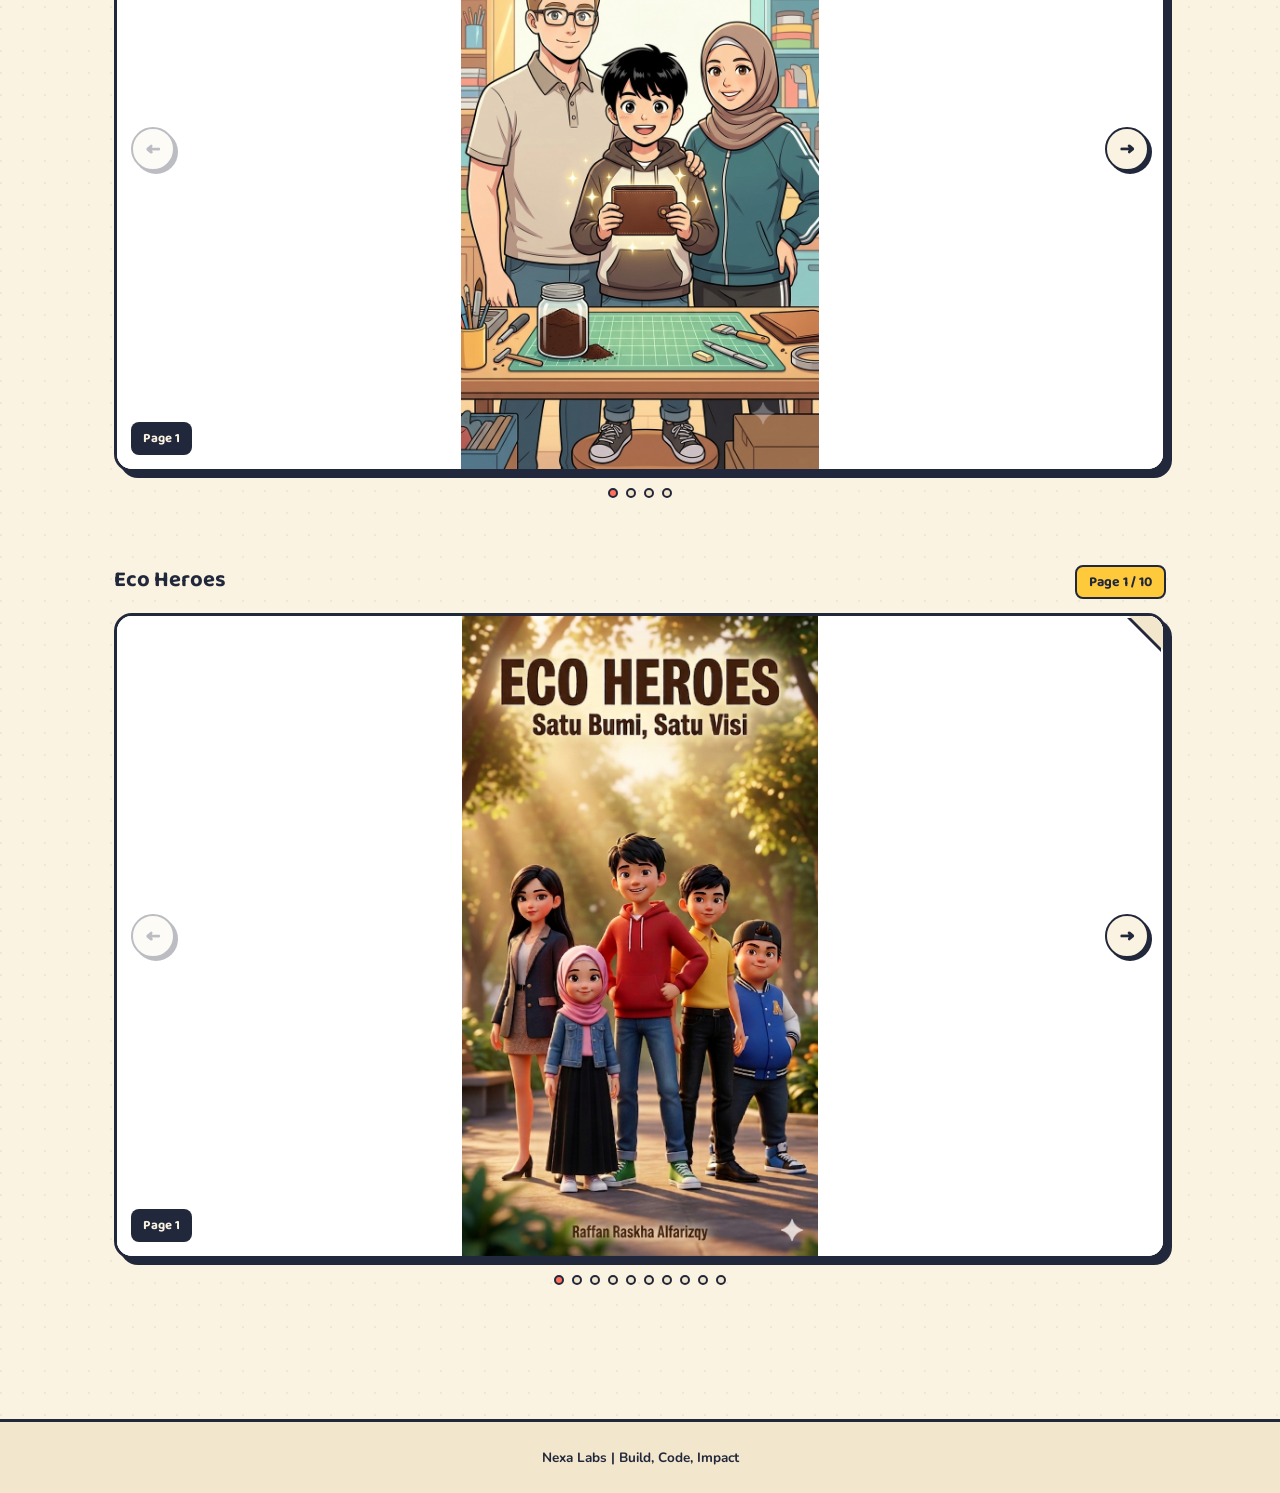
==== commit 293a264f: "Update index.html" ====
--- a/index.html
+++ b/index.html
@@ -23,6 +23,7 @@
     <nav class="tabs">
       <a href="#game">🎮 Game</a>
       <a href="#komik">📖 Comic</a>
+      <a href="order.html">🛒 Order</a>
     </nav>
   </div>
 </header>
